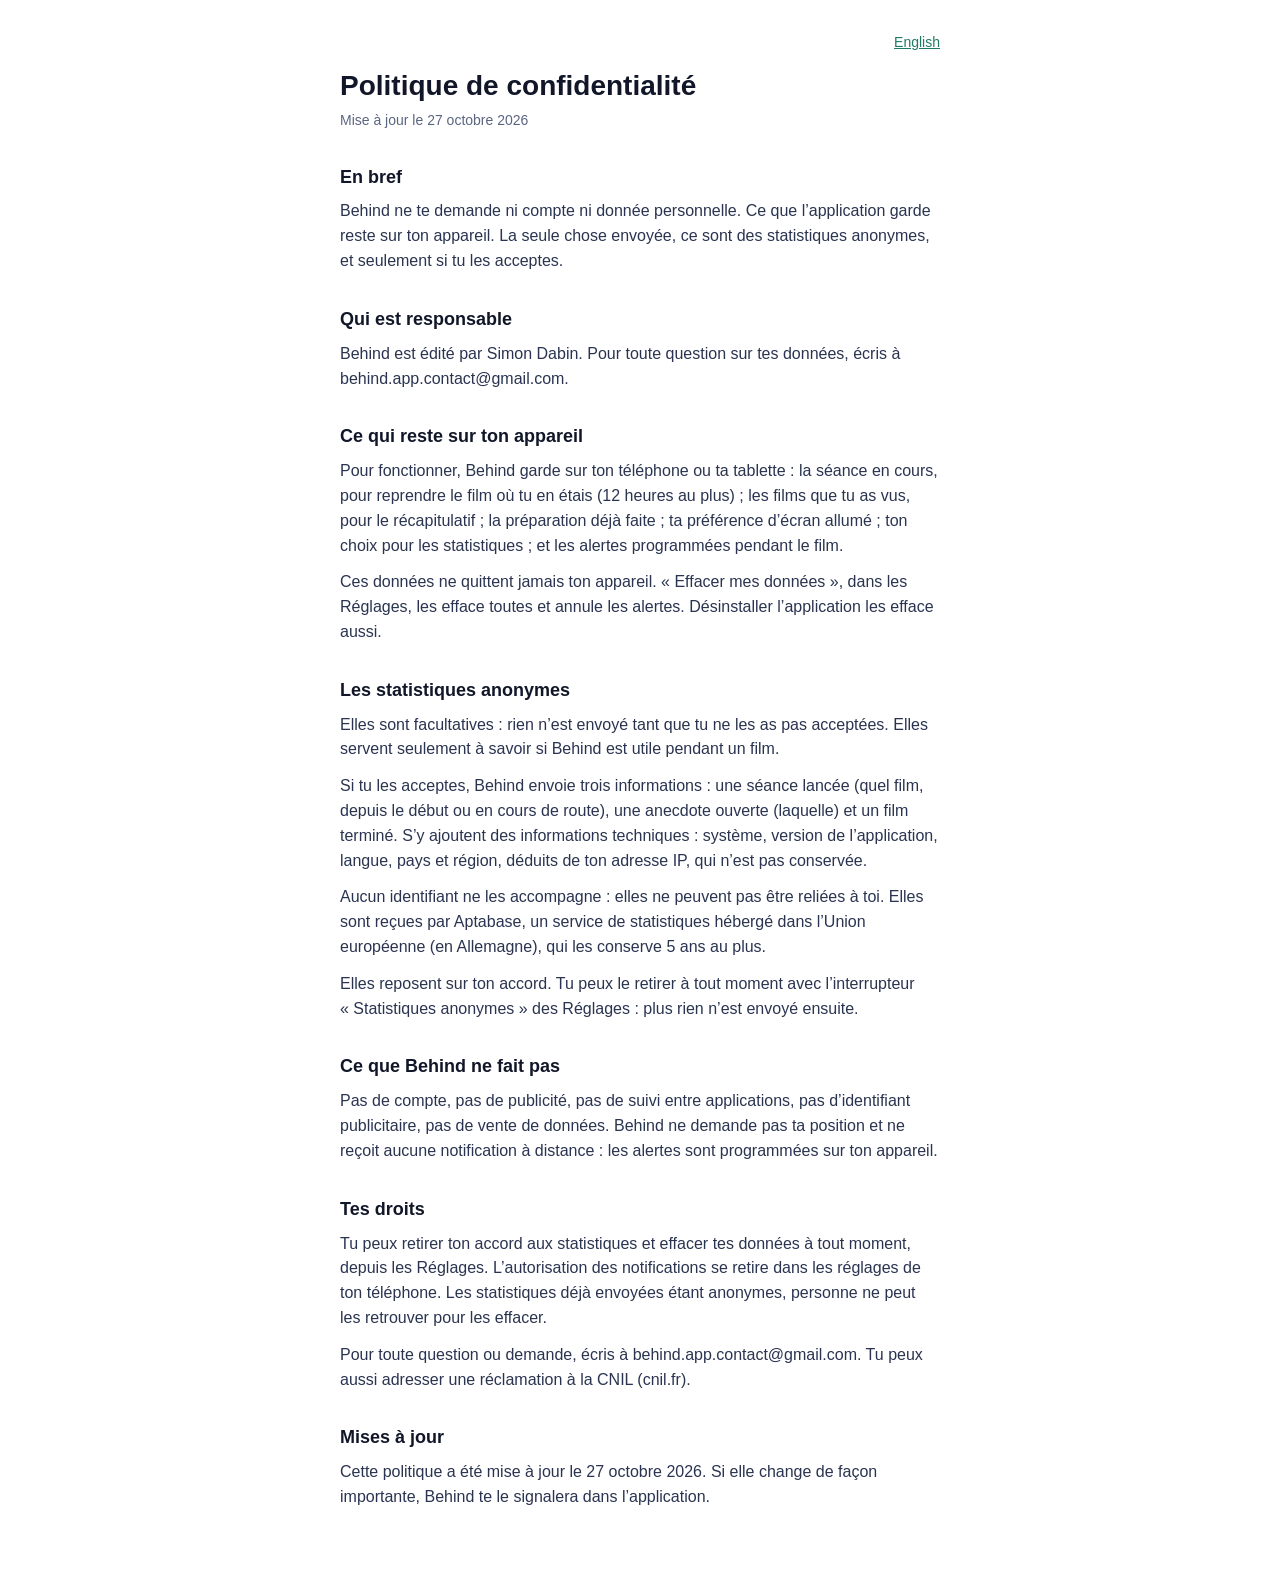
==== index.html @ 7abbe624 "docs: publish Behind privacy policy" ====
<!doctype html>
<html lang="fr">
<head>
<meta charset="utf-8">
<meta name="viewport" content="width=device-width, initial-scale=1">
<meta name="robots" content="noindex">
<title>Behind · Politique de confidentialité</title>
<style>
:root { color-scheme: light dark; --fond: #FFFFFF; --texte: #111729; --doux: #2A3450; --discret: #5A6580; --accent: #1F7A63; }
@media (prefers-color-scheme: dark) { :root { --fond: #070A16; --texte: #E6EAF2; --doux: #C9D0DE; --discret: #9EA8BE; --accent: #7FD8BE; } }
* { box-sizing: border-box; }
body { margin: 0; background: var(--fond); color: var(--doux); font: 16px/1.55 -apple-system, BlinkMacSystemFont, "Segoe UI", Roboto, sans-serif; }
main { max-width: 640px; margin: 0 auto; padding: 32px 20px 48px; }
nav { text-align: right; font-size: 14px; }
a { color: var(--accent); }
h1 { color: var(--texte); font-size: 28px; line-height: 1.15; margin: 16px 0 8px; }
h2 { color: var(--texte); font-size: 18px; margin: 32px 0 8px; }
p { margin: 0 0 12px; }
.date { color: var(--discret); font-size: 14px; }
</style>
</head>
<body>
<main>
<nav><a href="en/" hreflang="en">English</a></nav>
<h1>Politique de confidentialité</h1>
<p class="date">Mise à jour le 27 octobre 2026</p>
<h2>En bref</h2>
<p>Behind ne te demande ni compte ni donnée personnelle. Ce que l’application garde reste sur ton appareil. La seule chose envoyée, ce sont des statistiques anonymes, et seulement si tu les acceptes.</p>
<h2>Qui est responsable</h2>
<p>Behind est édité par Simon Dabin. Pour toute question sur tes données, écris à behind.app.contact@gmail.com.</p>
<h2>Ce qui reste sur ton appareil</h2>
<p>Pour fonctionner, Behind garde sur ton téléphone ou ta tablette : la séance en cours, pour reprendre le film où tu en étais (12 heures au plus) ; les films que tu as vus, pour le récapitulatif ; la préparation déjà faite ; ta préférence d’écran allumé ; ton choix pour les statistiques ; et les alertes programmées pendant le film.</p>
<p>Ces données ne quittent jamais ton appareil. « Effacer mes données », dans les Réglages, les efface toutes et annule les alertes. Désinstaller l’application les efface aussi.</p>
<h2>Les statistiques anonymes</h2>
<p>Elles sont facultatives : rien n’est envoyé tant que tu ne les as pas acceptées. Elles servent seulement à savoir si Behind est utile pendant un film.</p>
<p>Si tu les acceptes, Behind envoie trois informations : une séance lancée (quel film, depuis le début ou en cours de route), une anecdote ouverte (laquelle) et un film terminé. S’y ajoutent des informations techniques : système, version de l’application, langue, pays et région, déduits de ton adresse IP, qui n’est pas conservée.</p>
<p>Aucun identifiant ne les accompagne : elles ne peuvent pas être reliées à toi. Elles sont reçues par Aptabase, un service de statistiques hébergé dans l’Union européenne (en Allemagne), qui les conserve 5 ans au plus.</p>
<p>Elles reposent sur ton accord. Tu peux le retirer à tout moment avec l’interrupteur « Statistiques anonymes » des Réglages : plus rien n’est envoyé ensuite.</p>
<h2>Ce que Behind ne fait pas</h2>
<p>Pas de compte, pas de publicité, pas de suivi entre applications, pas d’identifiant publicitaire, pas de vente de données. Behind ne demande pas ta position et ne reçoit aucune notification à distance : les alertes sont programmées sur ton appareil.</p>
<h2>Tes droits</h2>
<p>Tu peux retirer ton accord aux statistiques et effacer tes données à tout moment, depuis les Réglages. L’autorisation des notifications se retire dans les réglages de ton téléphone. Les statistiques déjà envoyées étant anonymes, personne ne peut les retrouver pour les effacer.</p>
<p>Pour toute question ou demande, écris à behind.app.contact@gmail.com. Tu peux aussi adresser une réclamation à la CNIL (cnil.fr).</p>
<h2>Mises à jour</h2>
<p>Cette politique a été mise à jour le 27 octobre 2026. Si elle change de façon importante, Behind te le signalera dans l’application.</p>
</main>
</body>
</html>
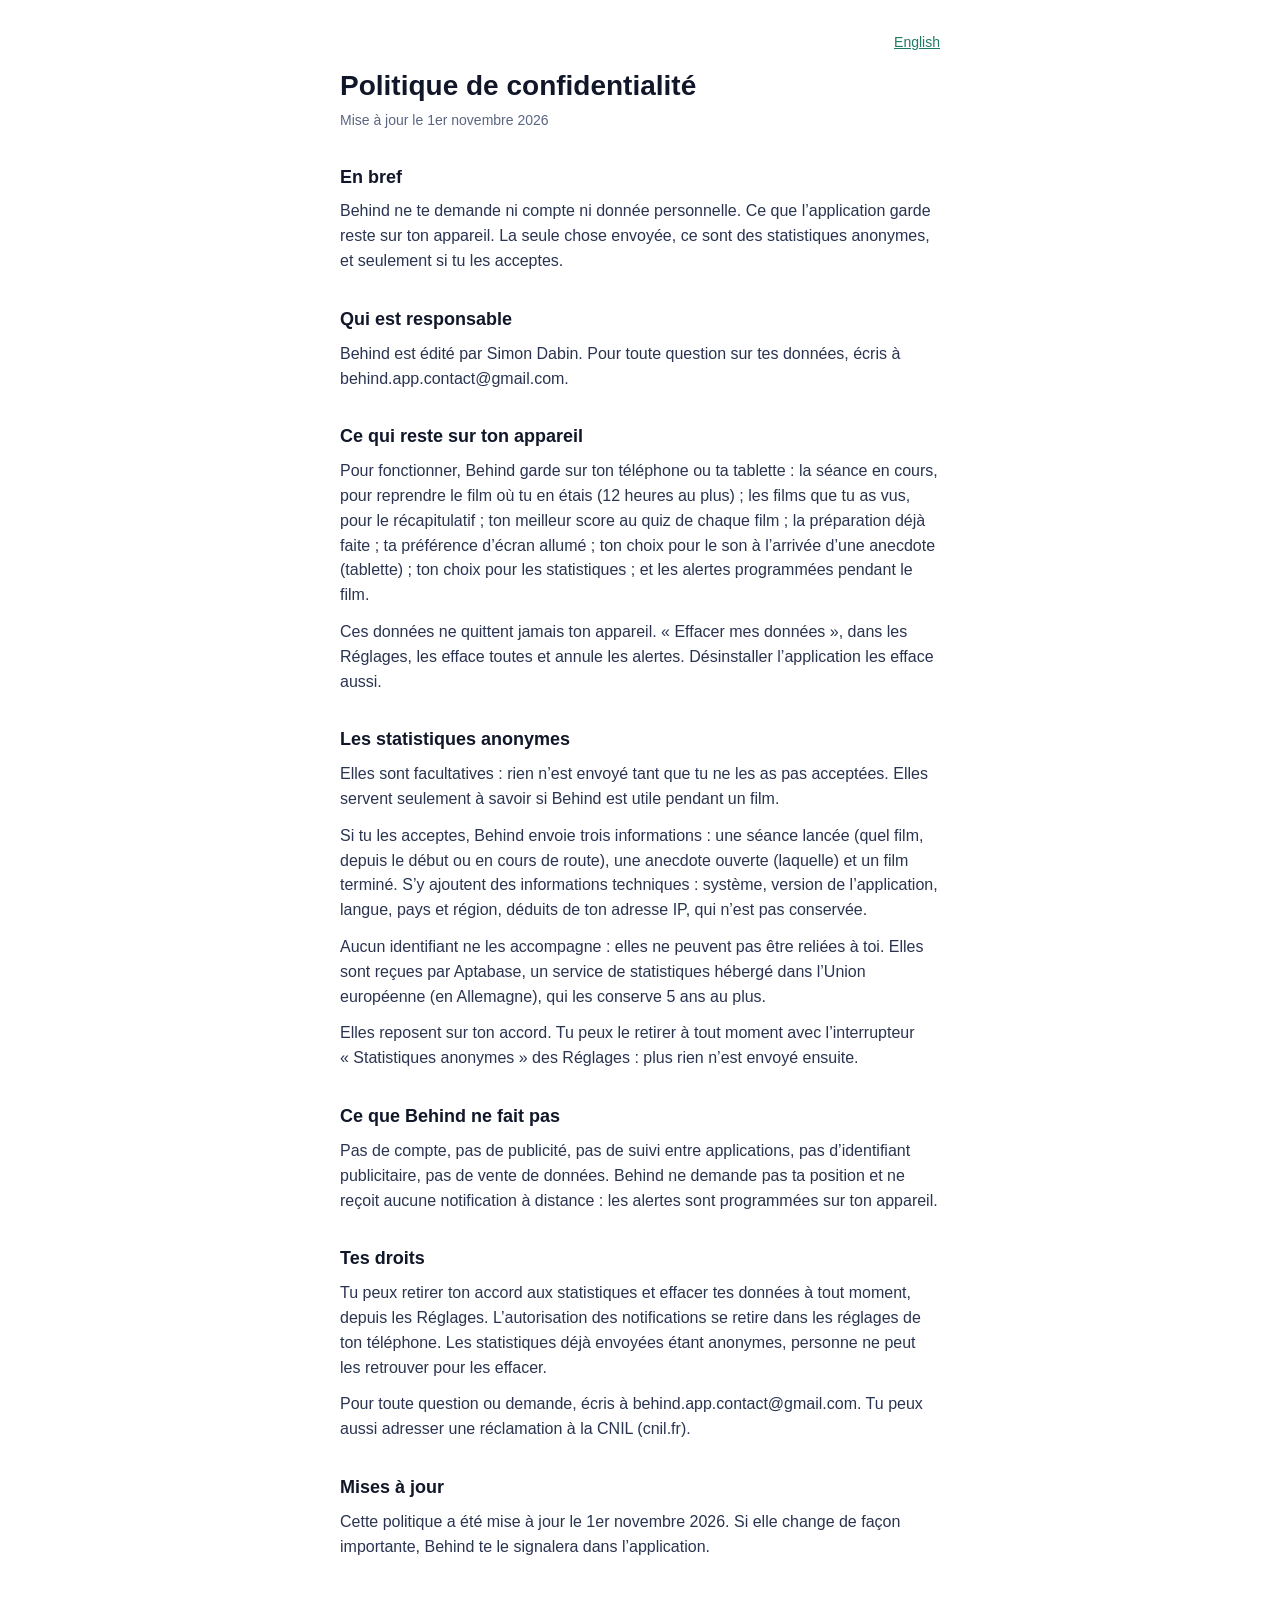
==== commit cff58d55: "docs: update privacy policy (quiz best score, tablet sound) Co-Authored-By: Claude Opus 5.5 <noreply" ====
--- a/index.html
+++ b/index.html
@@ -23,13 +23,13 @@
 <main>
 <nav><a href="en/" hreflang="en">English</a></nav>
 <h1>Politique de confidentialité</h1>
-<p class="date">Mise à jour le 27 octobre 2026</p>
+<p class="date">Mise à jour le 1er novembre 2026</p>
 <h2>En bref</h2>
 <p>Behind ne te demande ni compte ni donnée personnelle. Ce que l’application garde reste sur ton appareil. La seule chose envoyée, ce sont des statistiques anonymes, et seulement si tu les acceptes.</p>
 <h2>Qui est responsable</h2>
 <p>Behind est édité par Simon Dabin. Pour toute question sur tes données, écris à behind.app.contact@gmail.com.</p>
 <h2>Ce qui reste sur ton appareil</h2>
-<p>Pour fonctionner, Behind garde sur ton téléphone ou ta tablette : la séance en cours, pour reprendre le film où tu en étais (12 heures au plus) ; les films que tu as vus, pour le récapitulatif ; la préparation déjà faite ; ta préférence d’écran allumé ; ton choix pour les statistiques ; et les alertes programmées pendant le film.</p>
+<p>Pour fonctionner, Behind garde sur ton téléphone ou ta tablette : la séance en cours, pour reprendre le film où tu en étais (12 heures au plus) ; les films que tu as vus, pour le récapitulatif ; ton meilleur score au quiz de chaque film ; la préparation déjà faite ; ta préférence d’écran allumé ; ton choix pour le son à l’arrivée d’une anecdote (tablette) ; ton choix pour les statistiques ; et les alertes programmées pendant le film.</p>
 <p>Ces données ne quittent jamais ton appareil. « Effacer mes données », dans les Réglages, les efface toutes et annule les alertes. Désinstaller l’application les efface aussi.</p>
 <h2>Les statistiques anonymes</h2>
 <p>Elles sont facultatives : rien n’est envoyé tant que tu ne les as pas acceptées. Elles servent seulement à savoir si Behind est utile pendant un film.</p>
@@ -42,7 +42,7 @@
 <p>Tu peux retirer ton accord aux statistiques et effacer tes données à tout moment, depuis les Réglages. L’autorisation des notifications se retire dans les réglages de ton téléphone. Les statistiques déjà envoyées étant anonymes, personne ne peut les retrouver pour les effacer.</p>
 <p>Pour toute question ou demande, écris à behind.app.contact@gmail.com. Tu peux aussi adresser une réclamation à la CNIL (cnil.fr).</p>
 <h2>Mises à jour</h2>
-<p>Cette politique a été mise à jour le 27 octobre 2026. Si elle change de façon importante, Behind te le signalera dans l’application.</p>
+<p>Cette politique a été mise à jour le 1er novembre 2026. Si elle change de façon importante, Behind te le signalera dans l’application.</p>
 </main>
 </body>
 </html>
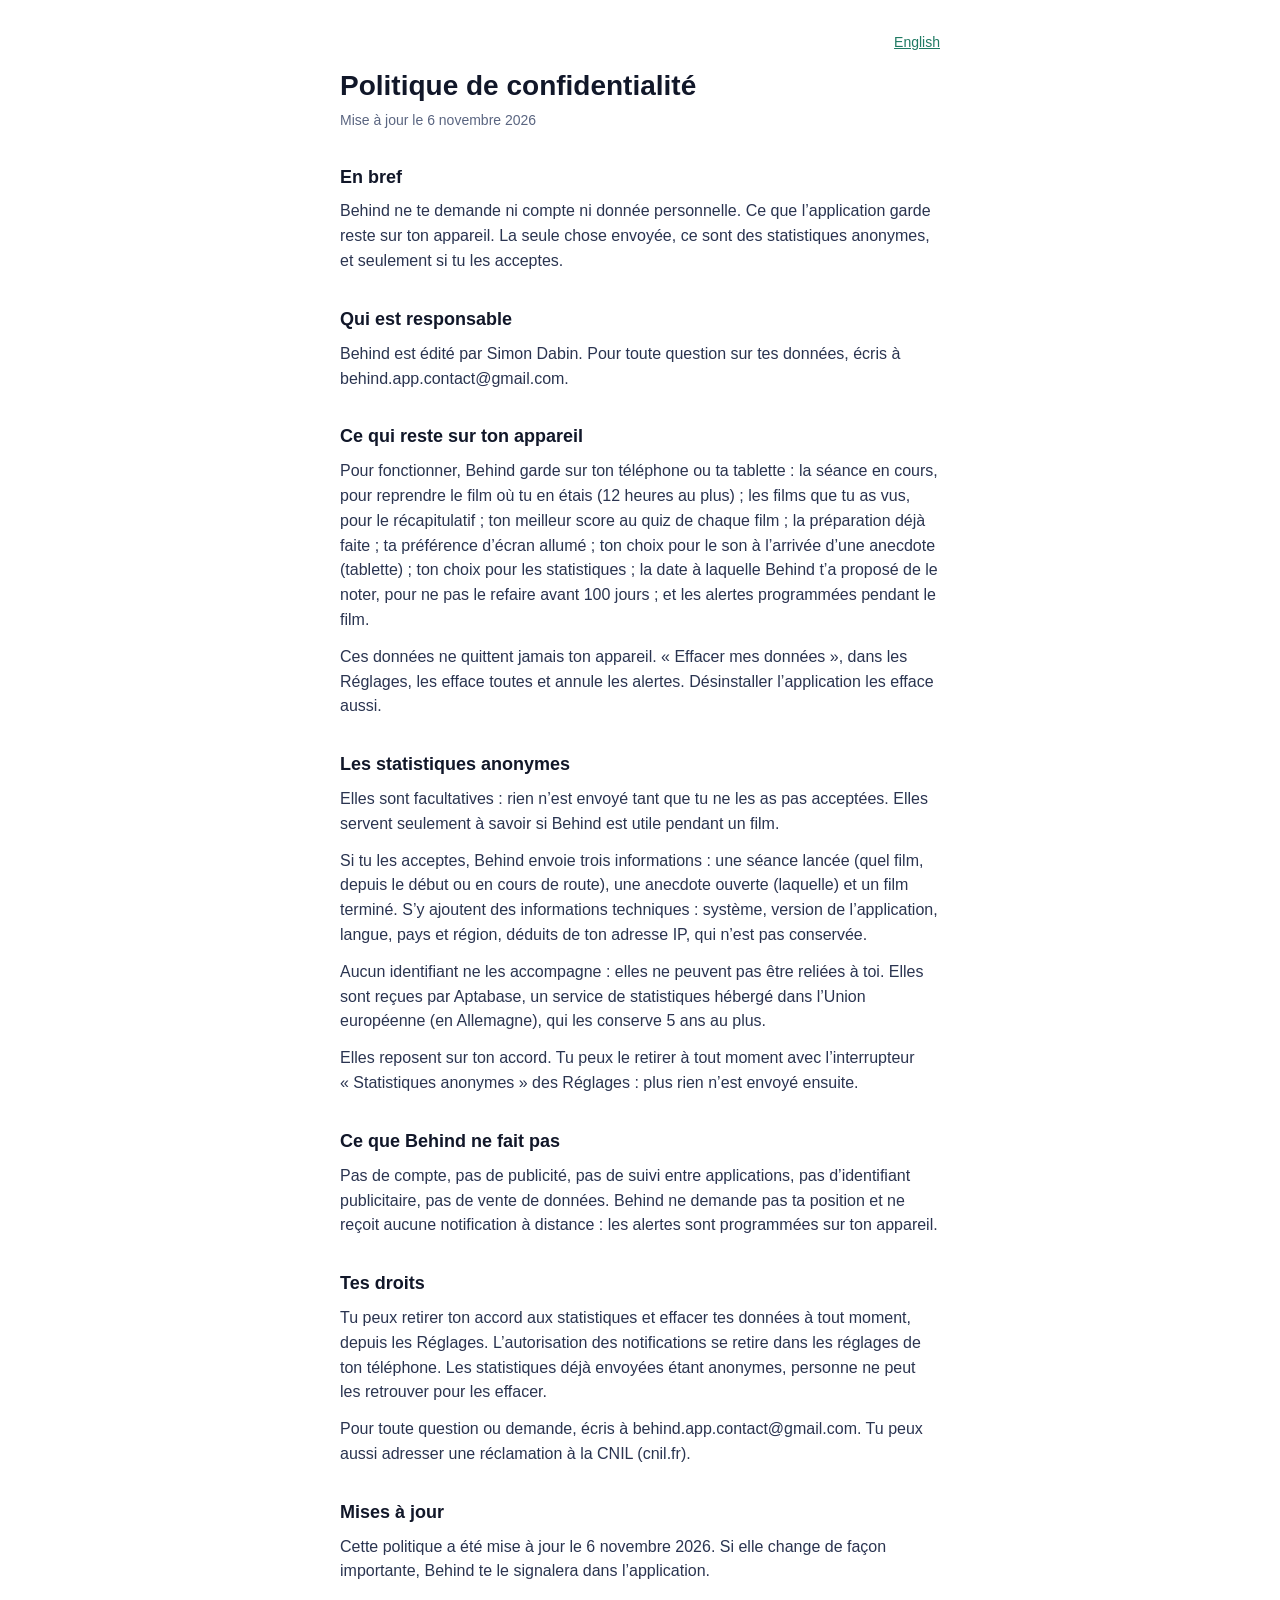
==== commit b9a6e78b: "docs: update privacy policy (store rating date) Co-Authored-By: Claude Opus 5.5 <noreply@anthropic.c" ====
--- a/index.html
+++ b/index.html
@@ -23,13 +23,13 @@
 <main>
 <nav><a href="en/" hreflang="en">English</a></nav>
 <h1>Politique de confidentialité</h1>
-<p class="date">Mise à jour le 1er novembre 2026</p>
+<p class="date">Mise à jour le 6 novembre 2026</p>
 <h2>En bref</h2>
 <p>Behind ne te demande ni compte ni donnée personnelle. Ce que l’application garde reste sur ton appareil. La seule chose envoyée, ce sont des statistiques anonymes, et seulement si tu les acceptes.</p>
 <h2>Qui est responsable</h2>
 <p>Behind est édité par Simon Dabin. Pour toute question sur tes données, écris à behind.app.contact@gmail.com.</p>
 <h2>Ce qui reste sur ton appareil</h2>
-<p>Pour fonctionner, Behind garde sur ton téléphone ou ta tablette : la séance en cours, pour reprendre le film où tu en étais (12 heures au plus) ; les films que tu as vus, pour le récapitulatif ; ton meilleur score au quiz de chaque film ; la préparation déjà faite ; ta préférence d’écran allumé ; ton choix pour le son à l’arrivée d’une anecdote (tablette) ; ton choix pour les statistiques ; et les alertes programmées pendant le film.</p>
+<p>Pour fonctionner, Behind garde sur ton téléphone ou ta tablette : la séance en cours, pour reprendre le film où tu en étais (12 heures au plus) ; les films que tu as vus, pour le récapitulatif ; ton meilleur score au quiz de chaque film ; la préparation déjà faite ; ta préférence d’écran allumé ; ton choix pour le son à l’arrivée d’une anecdote (tablette) ; ton choix pour les statistiques ; la date à laquelle Behind t’a proposé de le noter, pour ne pas le refaire avant 100 jours ; et les alertes programmées pendant le film.</p>
 <p>Ces données ne quittent jamais ton appareil. « Effacer mes données », dans les Réglages, les efface toutes et annule les alertes. Désinstaller l’application les efface aussi.</p>
 <h2>Les statistiques anonymes</h2>
 <p>Elles sont facultatives : rien n’est envoyé tant que tu ne les as pas acceptées. Elles servent seulement à savoir si Behind est utile pendant un film.</p>
@@ -42,7 +42,7 @@
 <p>Tu peux retirer ton accord aux statistiques et effacer tes données à tout moment, depuis les Réglages. L’autorisation des notifications se retire dans les réglages de ton téléphone. Les statistiques déjà envoyées étant anonymes, personne ne peut les retrouver pour les effacer.</p>
 <p>Pour toute question ou demande, écris à behind.app.contact@gmail.com. Tu peux aussi adresser une réclamation à la CNIL (cnil.fr).</p>
 <h2>Mises à jour</h2>
-<p>Cette politique a été mise à jour le 1er novembre 2026. Si elle change de façon importante, Behind te le signalera dans l’application.</p>
+<p>Cette politique a été mise à jour le 6 novembre 2026. Si elle change de façon importante, Behind te le signalera dans l’application.</p>
 </main>
 </body>
 </html>
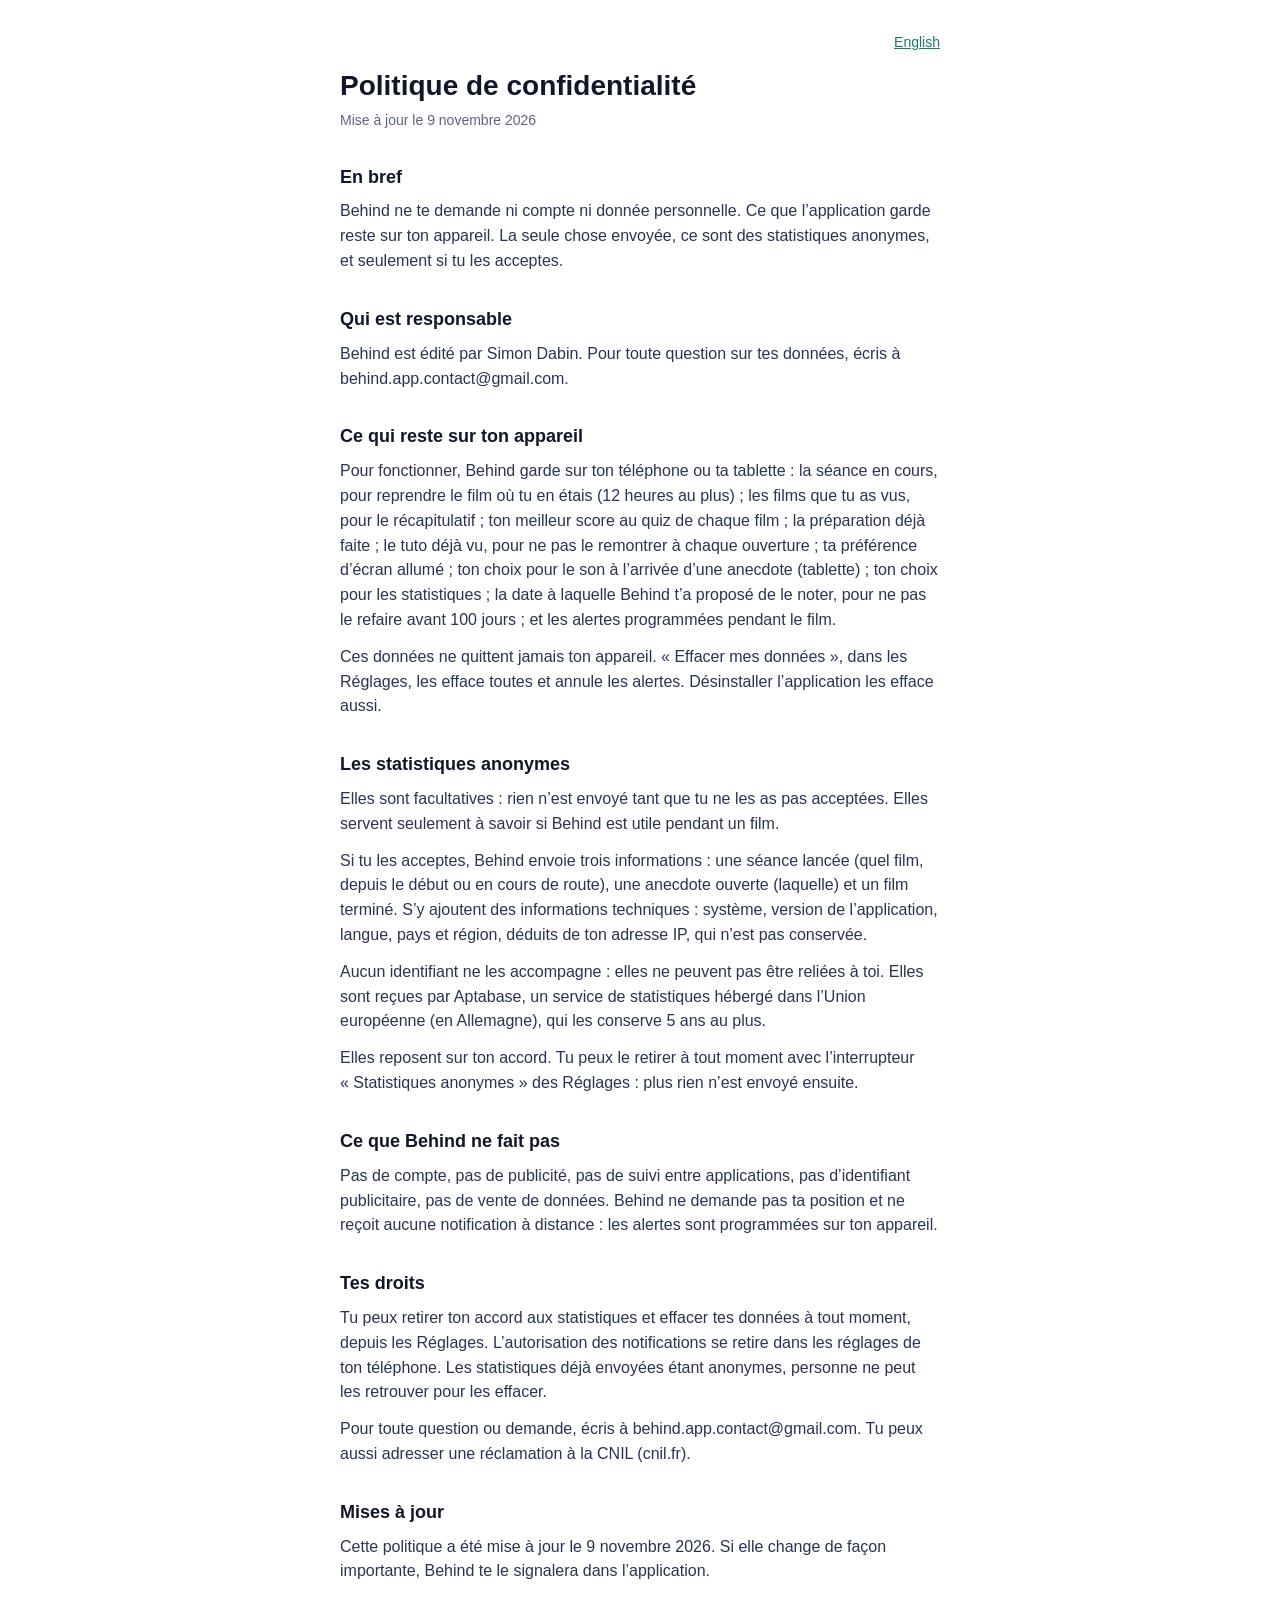
==== commit 33b12b5c: "docs: mention tutorial state in privacy policy Co-Authored-By: Claude Opus 5.5 <noreply@anthropic.co" ====
--- a/index.html
+++ b/index.html
@@ -23,13 +23,13 @@
 <main>
 <nav><a href="en/" hreflang="en">English</a></nav>
 <h1>Politique de confidentialité</h1>
-<p class="date">Mise à jour le 6 novembre 2026</p>
+<p class="date">Mise à jour le 9 novembre 2026</p>
 <h2>En bref</h2>
 <p>Behind ne te demande ni compte ni donnée personnelle. Ce que l’application garde reste sur ton appareil. La seule chose envoyée, ce sont des statistiques anonymes, et seulement si tu les acceptes.</p>
 <h2>Qui est responsable</h2>
 <p>Behind est édité par Simon Dabin. Pour toute question sur tes données, écris à behind.app.contact@gmail.com.</p>
 <h2>Ce qui reste sur ton appareil</h2>
-<p>Pour fonctionner, Behind garde sur ton téléphone ou ta tablette : la séance en cours, pour reprendre le film où tu en étais (12 heures au plus) ; les films que tu as vus, pour le récapitulatif ; ton meilleur score au quiz de chaque film ; la préparation déjà faite ; ta préférence d’écran allumé ; ton choix pour le son à l’arrivée d’une anecdote (tablette) ; ton choix pour les statistiques ; la date à laquelle Behind t’a proposé de le noter, pour ne pas le refaire avant 100 jours ; et les alertes programmées pendant le film.</p>
+<p>Pour fonctionner, Behind garde sur ton téléphone ou ta tablette : la séance en cours, pour reprendre le film où tu en étais (12 heures au plus) ; les films que tu as vus, pour le récapitulatif ; ton meilleur score au quiz de chaque film ; la préparation déjà faite ; le tuto déjà vu, pour ne pas le remontrer à chaque ouverture ; ta préférence d’écran allumé ; ton choix pour le son à l’arrivée d’une anecdote (tablette) ; ton choix pour les statistiques ; la date à laquelle Behind t’a proposé de le noter, pour ne pas le refaire avant 100 jours ; et les alertes programmées pendant le film.</p>
 <p>Ces données ne quittent jamais ton appareil. « Effacer mes données », dans les Réglages, les efface toutes et annule les alertes. Désinstaller l’application les efface aussi.</p>
 <h2>Les statistiques anonymes</h2>
 <p>Elles sont facultatives : rien n’est envoyé tant que tu ne les as pas acceptées. Elles servent seulement à savoir si Behind est utile pendant un film.</p>
@@ -42,7 +42,7 @@
 <p>Tu peux retirer ton accord aux statistiques et effacer tes données à tout moment, depuis les Réglages. L’autorisation des notifications se retire dans les réglages de ton téléphone. Les statistiques déjà envoyées étant anonymes, personne ne peut les retrouver pour les effacer.</p>
 <p>Pour toute question ou demande, écris à behind.app.contact@gmail.com. Tu peux aussi adresser une réclamation à la CNIL (cnil.fr).</p>
 <h2>Mises à jour</h2>
-<p>Cette politique a été mise à jour le 6 novembre 2026. Si elle change de façon importante, Behind te le signalera dans l’application.</p>
+<p>Cette politique a été mise à jour le 9 novembre 2026. Si elle change de façon importante, Behind te le signalera dans l’application.</p>
 </main>
 </body>
 </html>
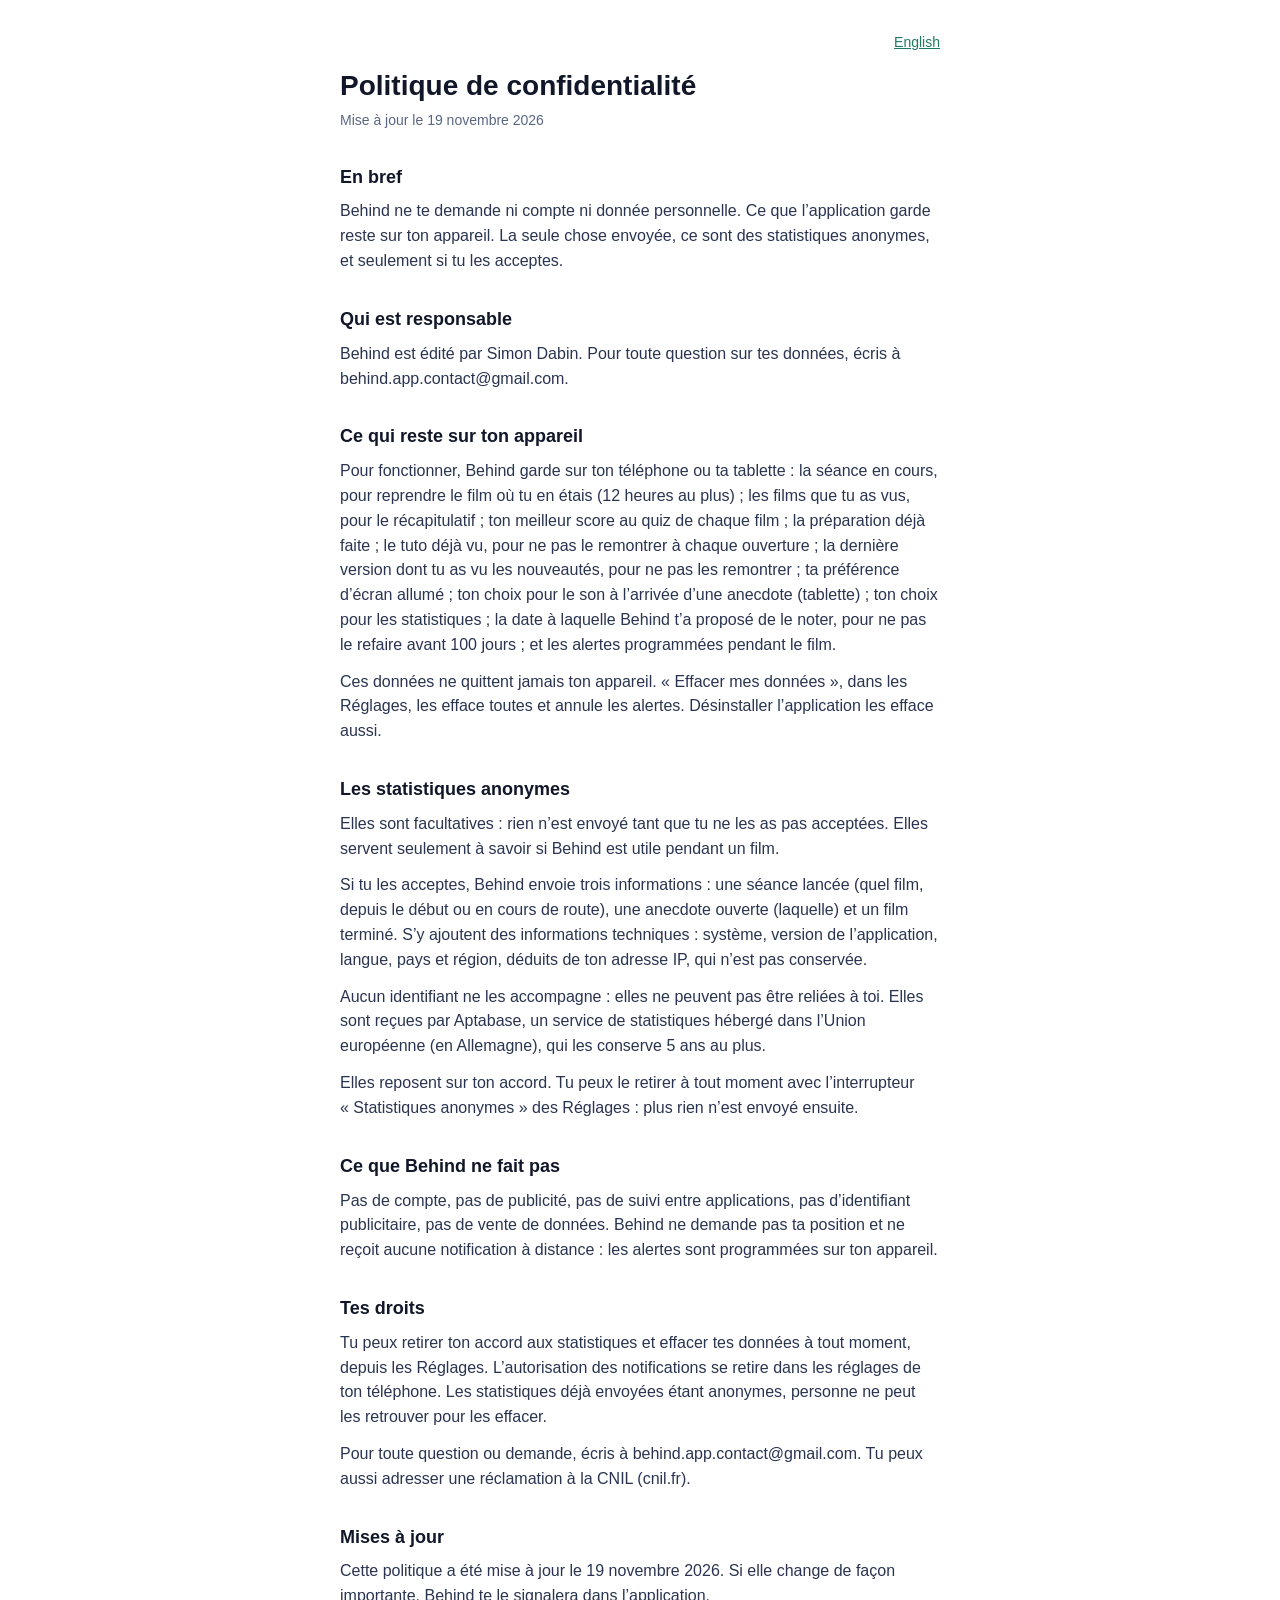
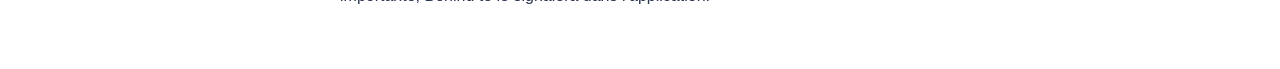
==== commit f070b6fc: "docs: mention whats-new state in privacy policy" ====
--- a/index.html
+++ b/index.html
@@ -23,13 +23,13 @@
 <main>
 <nav><a href="en/" hreflang="en">English</a></nav>
 <h1>Politique de confidentialité</h1>
-<p class="date">Mise à jour le 9 novembre 2026</p>
+<p class="date">Mise à jour le 19 novembre 2026</p>
 <h2>En bref</h2>
 <p>Behind ne te demande ni compte ni donnée personnelle. Ce que l’application garde reste sur ton appareil. La seule chose envoyée, ce sont des statistiques anonymes, et seulement si tu les acceptes.</p>
 <h2>Qui est responsable</h2>
 <p>Behind est édité par Simon Dabin. Pour toute question sur tes données, écris à behind.app.contact@gmail.com.</p>
 <h2>Ce qui reste sur ton appareil</h2>
-<p>Pour fonctionner, Behind garde sur ton téléphone ou ta tablette : la séance en cours, pour reprendre le film où tu en étais (12 heures au plus) ; les films que tu as vus, pour le récapitulatif ; ton meilleur score au quiz de chaque film ; la préparation déjà faite ; le tuto déjà vu, pour ne pas le remontrer à chaque ouverture ; ta préférence d’écran allumé ; ton choix pour le son à l’arrivée d’une anecdote (tablette) ; ton choix pour les statistiques ; la date à laquelle Behind t’a proposé de le noter, pour ne pas le refaire avant 100 jours ; et les alertes programmées pendant le film.</p>
+<p>Pour fonctionner, Behind garde sur ton téléphone ou ta tablette : la séance en cours, pour reprendre le film où tu en étais (12 heures au plus) ; les films que tu as vus, pour le récapitulatif ; ton meilleur score au quiz de chaque film ; la préparation déjà faite ; le tuto déjà vu, pour ne pas le remontrer à chaque ouverture ; la dernière version dont tu as vu les nouveautés, pour ne pas les remontrer ; ta préférence d’écran allumé ; ton choix pour le son à l’arrivée d’une anecdote (tablette) ; ton choix pour les statistiques ; la date à laquelle Behind t’a proposé de le noter, pour ne pas le refaire avant 100 jours ; et les alertes programmées pendant le film.</p>
 <p>Ces données ne quittent jamais ton appareil. « Effacer mes données », dans les Réglages, les efface toutes et annule les alertes. Désinstaller l’application les efface aussi.</p>
 <h2>Les statistiques anonymes</h2>
 <p>Elles sont facultatives : rien n’est envoyé tant que tu ne les as pas acceptées. Elles servent seulement à savoir si Behind est utile pendant un film.</p>
@@ -42,7 +42,7 @@
 <p>Tu peux retirer ton accord aux statistiques et effacer tes données à tout moment, depuis les Réglages. L’autorisation des notifications se retire dans les réglages de ton téléphone. Les statistiques déjà envoyées étant anonymes, personne ne peut les retrouver pour les effacer.</p>
 <p>Pour toute question ou demande, écris à behind.app.contact@gmail.com. Tu peux aussi adresser une réclamation à la CNIL (cnil.fr).</p>
 <h2>Mises à jour</h2>
-<p>Cette politique a été mise à jour le 9 novembre 2026. Si elle change de façon importante, Behind te le signalera dans l’application.</p>
+<p>Cette politique a été mise à jour le 19 novembre 2026. Si elle change de façon importante, Behind te le signalera dans l’application.</p>
 </main>
 </body>
 </html>
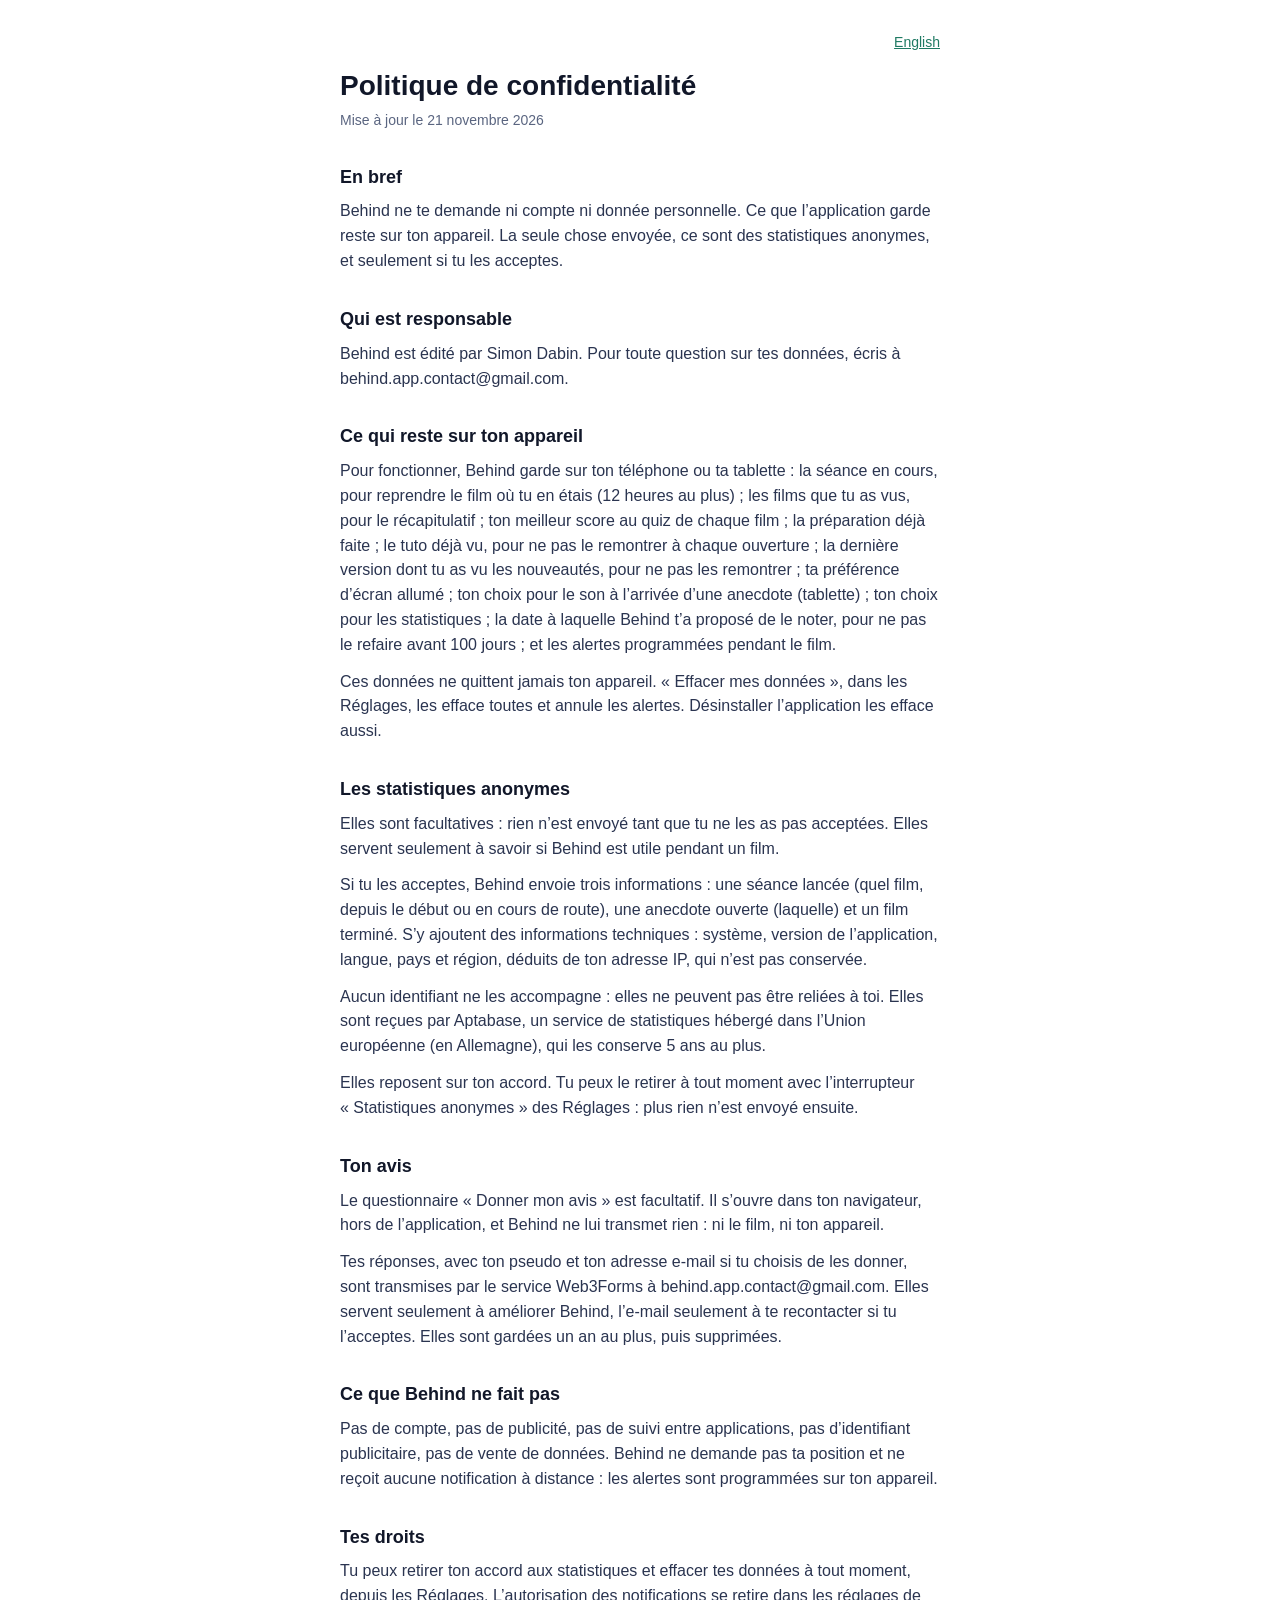
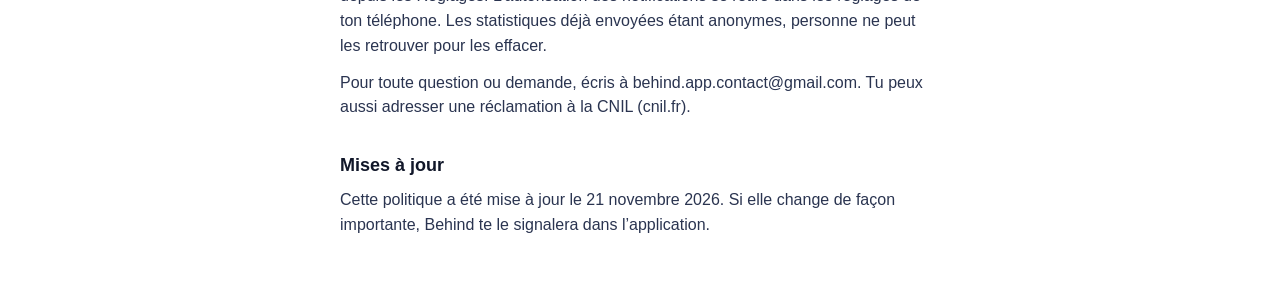
==== commit 4947a5fe: "docs: describe feedback survey in privacy policy Co-Authored-By: Claude Opus 5.5 <noreply@anthropic." ====
--- a/index.html
+++ b/index.html
@@ -23,7 +23,7 @@
 <main>
 <nav><a href="en/" hreflang="en">English</a></nav>
 <h1>Politique de confidentialité</h1>
-<p class="date">Mise à jour le 19 novembre 2026</p>
+<p class="date">Mise à jour le 21 novembre 2026</p>
 <h2>En bref</h2>
 <p>Behind ne te demande ni compte ni donnée personnelle. Ce que l’application garde reste sur ton appareil. La seule chose envoyée, ce sont des statistiques anonymes, et seulement si tu les acceptes.</p>
 <h2>Qui est responsable</h2>
@@ -36,13 +36,16 @@
 <p>Si tu les acceptes, Behind envoie trois informations : une séance lancée (quel film, depuis le début ou en cours de route), une anecdote ouverte (laquelle) et un film terminé. S’y ajoutent des informations techniques : système, version de l’application, langue, pays et région, déduits de ton adresse IP, qui n’est pas conservée.</p>
 <p>Aucun identifiant ne les accompagne : elles ne peuvent pas être reliées à toi. Elles sont reçues par Aptabase, un service de statistiques hébergé dans l’Union européenne (en Allemagne), qui les conserve 5 ans au plus.</p>
 <p>Elles reposent sur ton accord. Tu peux le retirer à tout moment avec l’interrupteur « Statistiques anonymes » des Réglages : plus rien n’est envoyé ensuite.</p>
+<h2>Ton avis</h2>
+<p>Le questionnaire « Donner mon avis » est facultatif. Il s’ouvre dans ton navigateur, hors de l’application, et Behind ne lui transmet rien : ni le film, ni ton appareil.</p>
+<p>Tes réponses, avec ton pseudo et ton adresse e-mail si tu choisis de les donner, sont transmises par le service Web3Forms à behind.app.contact@gmail.com. Elles servent seulement à améliorer Behind, l’e-mail seulement à te recontacter si tu l’acceptes. Elles sont gardées un an au plus, puis supprimées.</p>
 <h2>Ce que Behind ne fait pas</h2>
 <p>Pas de compte, pas de publicité, pas de suivi entre applications, pas d’identifiant publicitaire, pas de vente de données. Behind ne demande pas ta position et ne reçoit aucune notification à distance : les alertes sont programmées sur ton appareil.</p>
 <h2>Tes droits</h2>
 <p>Tu peux retirer ton accord aux statistiques et effacer tes données à tout moment, depuis les Réglages. L’autorisation des notifications se retire dans les réglages de ton téléphone. Les statistiques déjà envoyées étant anonymes, personne ne peut les retrouver pour les effacer.</p>
 <p>Pour toute question ou demande, écris à behind.app.contact@gmail.com. Tu peux aussi adresser une réclamation à la CNIL (cnil.fr).</p>
 <h2>Mises à jour</h2>
-<p>Cette politique a été mise à jour le 19 novembre 2026. Si elle change de façon importante, Behind te le signalera dans l’application.</p>
+<p>Cette politique a été mise à jour le 21 novembre 2026. Si elle change de façon importante, Behind te le signalera dans l’application.</p>
 </main>
 </body>
 </html>
